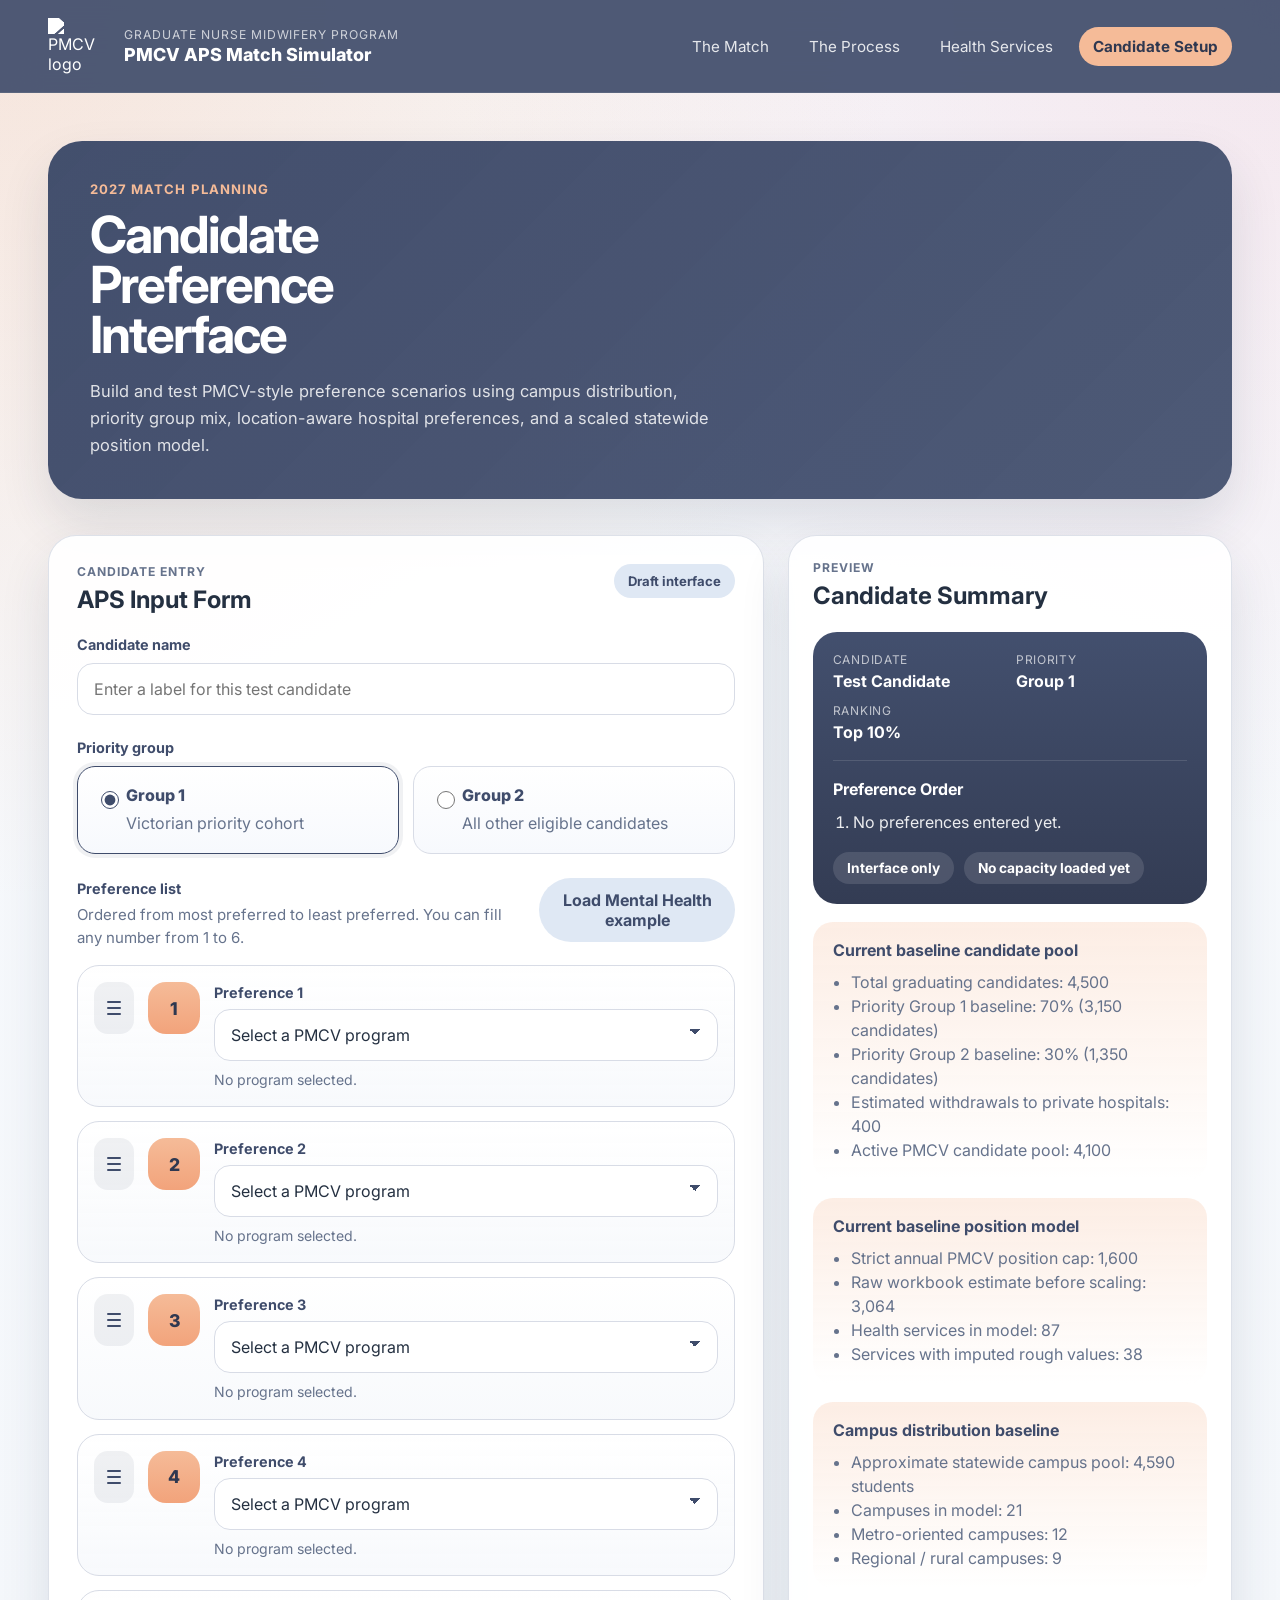
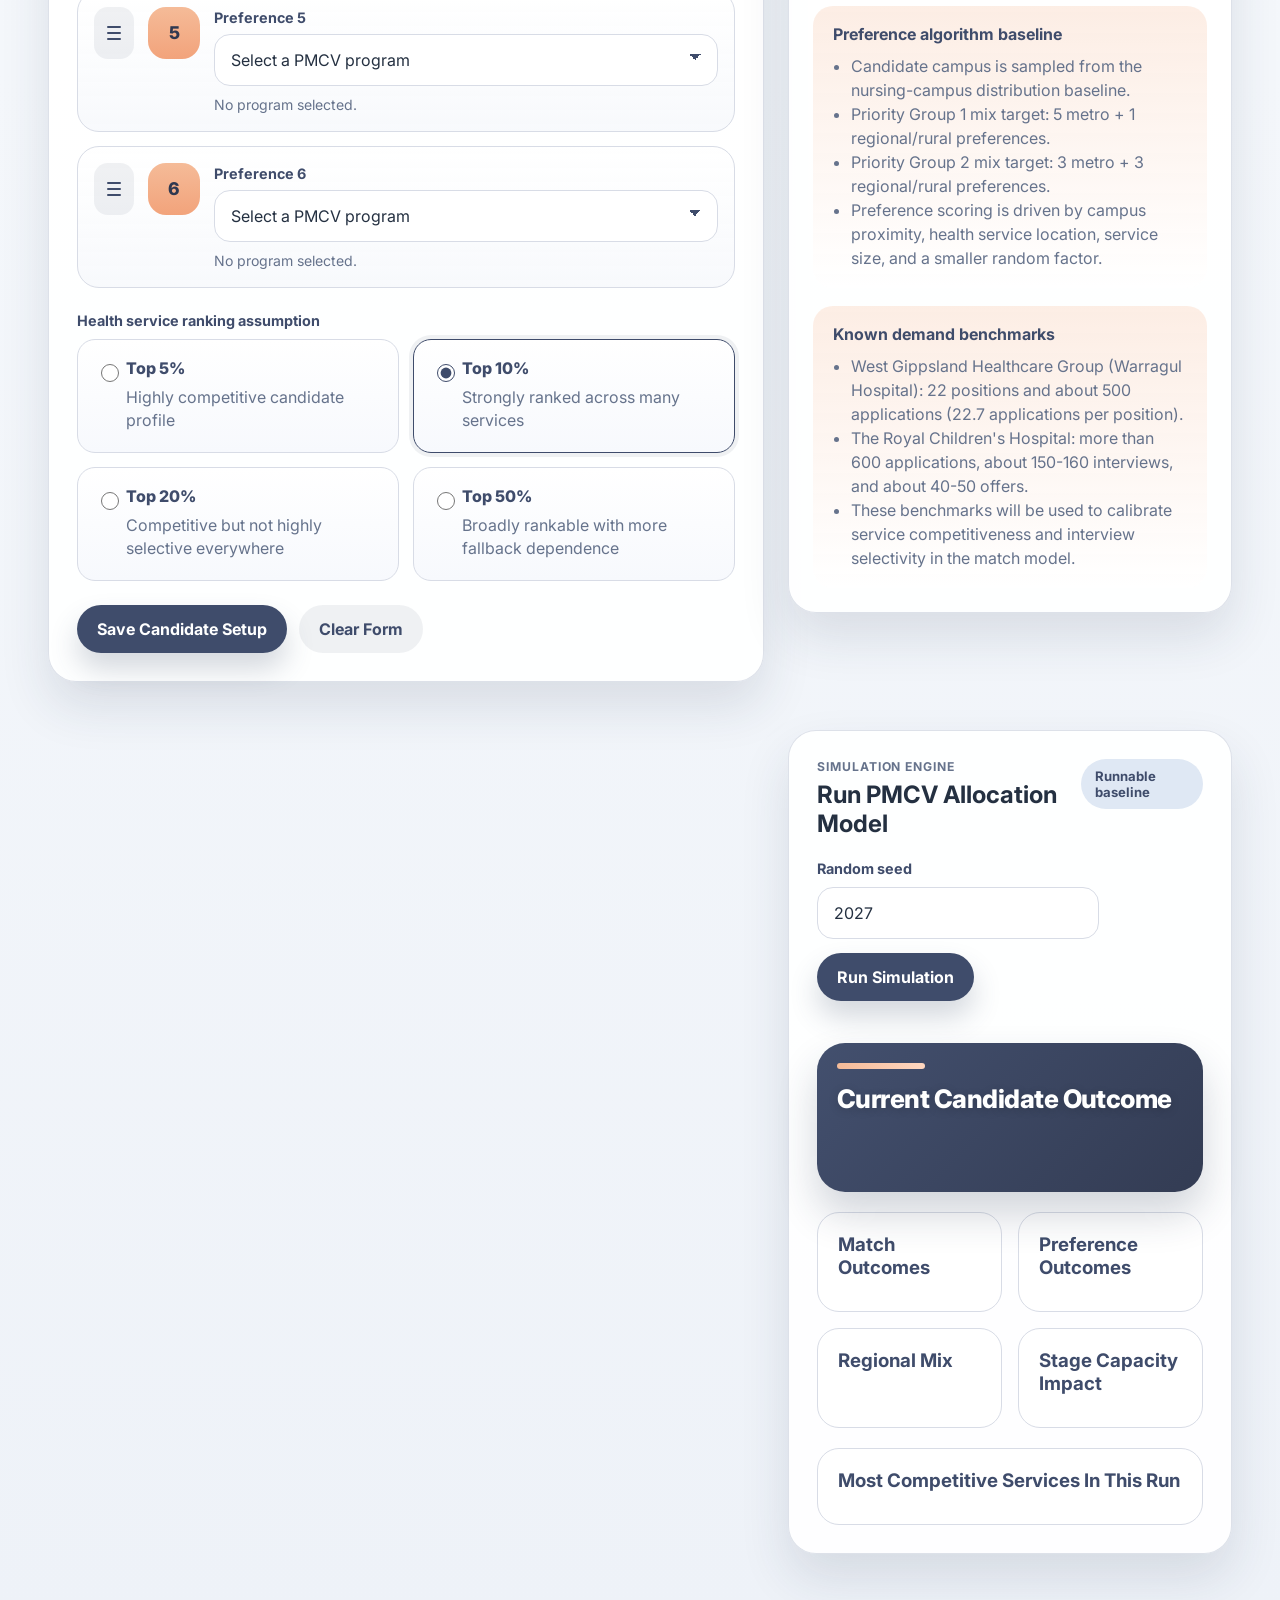
==== docs/index.html @ d891a123 "Add PMCV APS simulator site" ====
<!doctype html>
<html lang="en-AU">
  <head>
    <meta charset="UTF-8" />
    <meta name="viewport" content="width=device-width, initial-scale=1.0" />
    <title>PMCV APS Match Simulator</title>
    <link rel="preconnect" href="https://fonts.googleapis.com" />
    <link rel="preconnect" href="https://fonts.gstatic.com" crossorigin />
    <link
      rel="stylesheet"
      href="https://fonts.googleapis.com/css2?family=Inter:wght@400;500;600;700;800&display=swap"
    />
    <link rel="stylesheet" href="./styles.css" />
  </head>
  <body>
    <div class="page-shell">
      <header class="topbar">
        <div class="topbar__inner">
          <a class="brand" href="#" aria-label="PMCV APS Match Simulator">
            <img
              class="brand__logo"
              src="https://gnmp.pmcv.com.au/wp-content/uploads/2023/02/pmcv_logo-1.svg"
              alt="PMCV logo"
            />
            <div class="brand__copy">
              <span class="brand__eyebrow">Graduate Nurse Midwifery Program</span>
              <span class="brand__title">PMCV APS Match Simulator</span>
            </div>
          </a>
          <nav class="topnav" aria-label="Primary">
            <a href="#">The Match</a>
            <a href="#">The Process</a>
            <a href="#">Health Services</a>
            <a class="topnav__login" href="#">Candidate Setup</a>
          </nav>
        </div>
      </header>

      <main>
        <section class="hero">
          <div class="hero__content">
            <p class="hero__eyebrow">2027 Match Planning</p>
            <h1>Candidate Preference Interface</h1>
            <p class="hero__lede">
              Build and test PMCV-style preference scenarios using campus distribution,
              priority group mix, location-aware hospital preferences, and a scaled
              statewide position model.
            </p>
          </div>
        </section>

        <section class="workspace">
          <div class="workspace__grid">
            <section class="panel panel--form" aria-labelledby="candidate-form-title">
              <div class="panel__header">
                <div>
                  <p class="panel__kicker">Candidate Entry</p>
                  <h2 id="candidate-form-title">APS Input Form</h2>
                </div>
                <span class="panel__status">Draft interface</span>
              </div>

              <form id="candidate-form" class="form">
                <div class="form-section">
                  <label class="field">
                    <span class="field__label">Candidate name</span>
                    <input
                      id="candidate-name"
                      name="candidateName"
                      type="text"
                      placeholder="Enter a label for this test candidate"
                    />
                  </label>
                </div>

                <div class="form-section">
                  <div class="field">
                    <span class="field__label">Priority group</span>
                    <div class="radio-group" role="radiogroup" aria-label="Priority group">
                      <label class="radio-card">
                        <input type="radio" name="priorityGroup" value="Group 1" checked />
                        <span class="radio-card__title">Group 1</span>
                        <span class="radio-card__text">Victorian priority cohort</span>
                      </label>
                      <label class="radio-card">
                        <input type="radio" name="priorityGroup" value="Group 2" />
                        <span class="radio-card__title">Group 2</span>
                        <span class="radio-card__text">All other eligible candidates</span>
                      </label>
                    </div>
                  </div>
                </div>

                <div class="form-section">
                  <div class="section-head">
                    <div>
                      <span class="field__label">Preference list</span>
                      <p class="section-head__text">
                        Ordered from most preferred to least preferred. You can fill any number
                        from 1 to 6.
                      </p>
                    </div>
                    <button class="ghost-button" type="button" id="fill-mental-health">
                      Load Mental Health example
                    </button>
                  </div>

                  <div class="preference-list" id="preference-list"></div>
                </div>

                <div class="form-section">
                  <div class="field">
                    <span class="field__label">Health service ranking assumption</span>
                    <div class="rank-grid" role="radiogroup" aria-label="Health service ranking percentile">
                      <label class="rank-card">
                        <input type="radio" name="rankingBand" value="Top 5%" />
                        <span class="rank-card__title">Top 5%</span>
                        <span class="rank-card__text">Highly competitive candidate profile</span>
                      </label>
                      <label class="rank-card">
                        <input type="radio" name="rankingBand" value="Top 10%" checked />
                        <span class="rank-card__title">Top 10%</span>
                        <span class="rank-card__text">Strongly ranked across many services</span>
                      </label>
                      <label class="rank-card">
                        <input type="radio" name="rankingBand" value="Top 20%" />
                        <span class="rank-card__title">Top 20%</span>
                        <span class="rank-card__text">Competitive but not highly selective everywhere</span>
                      </label>
                      <label class="rank-card">
                        <input type="radio" name="rankingBand" value="Top 50%" />
                        <span class="rank-card__title">Top 50%</span>
                        <span class="rank-card__text">Broadly rankable with more fallback dependence</span>
                      </label>
                    </div>
                  </div>
                </div>

                <div class="form-actions">
                  <button class="primary-button" type="submit">Save Candidate Setup</button>
                  <button class="secondary-button" type="button" id="clear-form">
                    Clear Form
                  </button>
                </div>
              </form>
            </section>

            <aside class="panel panel--summary" aria-labelledby="summary-title">
              <div class="panel__header">
                <div>
                  <p class="panel__kicker">Preview</p>
                  <h2 id="summary-title">Candidate Summary</h2>
                </div>
              </div>

              <div class="summary-card">
                <div class="summary-card__meta">
                  <div>
                    <span class="summary-card__label">Candidate</span>
                    <strong id="summary-name">Test Candidate</strong>
                  </div>
                  <div>
                    <span class="summary-card__label">Priority</span>
                    <strong id="summary-priority">Group 1</strong>
                  </div>
                  <div>
                    <span class="summary-card__label">Ranking</span>
                    <strong id="summary-ranking">Top 10%</strong>
                  </div>
                </div>

                <div class="summary-card__body">
                  <h3>Preference Order</h3>
                  <ol id="summary-preferences" class="summary-list"></ol>
                </div>

                <div class="summary-card__footer">
                  <span class="badge badge--soft">Interface only</span>
                  <span class="badge badge--soft">No capacity loaded yet</span>
                </div>
              </div>

              <div class="panel-note panel-note--accent">
                <h3>Current baseline candidate pool</h3>
                <ul id="candidate-baseline"></ul>
              </div>

              <div class="panel-note panel-note--accent">
                <h3>Current baseline position model</h3>
                <ul id="position-baseline"></ul>
              </div>

              <div class="panel-note panel-note--accent">
                <h3>Campus distribution baseline</h3>
                <ul id="campus-baseline"></ul>
              </div>

              <div class="panel-note panel-note--accent">
                <h3>Preference algorithm baseline</h3>
                <ul id="algorithm-baseline"></ul>
              </div>

              <div class="panel-note panel-note--accent">
                <h3>Known demand benchmarks</h3>
                <ul id="benchmark-baseline"></ul>
              </div>
            </aside>

            <section class="panel panel--simulation" aria-labelledby="simulation-title">
              <div class="panel__header">
                <div>
                  <p class="panel__kicker">Simulation Engine</p>
                  <h2 id="simulation-title">Run PMCV Allocation Model</h2>
                </div>
                <span class="panel__status">Runnable baseline</span>
              </div>

              <div class="simulation-controls">
                <label class="field simulation-field">
                  <span class="field__label">Random seed</span>
                  <input id="simulation-seed" type="text" value="2027" />
                </label>
                <button class="primary-button" type="button" id="run-simulation">
                  Run Simulation
                </button>
              </div>

              <div class="simulation-results" id="simulation-results">
                <div class="result-grid" id="result-grid"></div>

                <div class="result-card result-card--hero">
                  <h3>Current Candidate Outcome</h3>
                  <ul id="current-candidate-outcomes" class="result-list"></ul>
                  <div id="current-candidate-badge" class="candidate-outcome-badge"></div>
                </div>

                <div class="result-layout">
                  <div class="result-card">
                    <h3>Match Outcomes</h3>
                    <ul id="match-outcomes" class="result-list"></ul>
                  </div>
                  <div class="result-card">
                    <h3>Preference Outcomes</h3>
                    <ul id="preference-outcomes" class="result-list"></ul>
                  </div>
                  <div class="result-card">
                    <h3>Regional Mix</h3>
                    <ul id="regional-outcomes" class="result-list"></ul>
                  </div>
                  <div class="result-card">
                    <h3>Stage Capacity Impact</h3>
                    <ul id="capacity-outcomes" class="result-list"></ul>
                  </div>
                </div>

                <div class="result-card result-card--wide">
                  <h3>Most Competitive Services In This Run</h3>
                  <div id="competitive-services" class="result-table"></div>
                </div>
              </div>
            </section>
          </div>
        </section>
      </main>
    </div>

    <template id="preference-row-template">
      <div class="preference-row" draggable="true">
        <button class="drag-handle" type="button" aria-label="Drag to reorder preference">
          <span></span><span></span><span></span>
        </button>
        <span class="preference-row__index"></span>
        <div class="preference-row__body">
          <span class="field__label preference-row__label"></span>
          <select class="preference-input" aria-label="PMCV program preference">
            <option value="">Select a PMCV program</option>
          </select>
          <div class="preference-meta"></div>
        </div>
      </div>
    </template>

    <script src="./programs.js"></script>
    <script src="./positions.js"></script>
    <script src="./campuses.js"></script>
    <script src="./simulation-config.js"></script>
    <script src="./app.js"></script>
  </body>
</html>
---- docs/styles.css ----
:root {
  --pmcv-navy: #3f4c6b;
  --pmcv-navy-deep: #2f3850;
  --pmcv-sky: #dfe8f4;
  --pmcv-cream: #fffaf5;
  --pmcv-peach: #f5bb98;
  --pmcv-pink: #eaa7bc;
  --pmcv-border: #d8dce6;
  --pmcv-text: #243041;
  --pmcv-muted: #66738c;
  --pmcv-white: #ffffff;
  --pmcv-shadow: 0 24px 50px rgba(37, 49, 74, 0.12);
  --pmcv-radius-lg: 28px;
  --pmcv-radius-md: 18px;
  --pmcv-radius-sm: 12px;
  --pmcv-max: 1240px;
}

* {
  box-sizing: border-box;
}

html {
  scroll-behavior: smooth;
}

body {
  margin: 0;
  font-family: "Inter", "Mark Pro", system-ui, sans-serif;
  color: var(--pmcv-text);
  background:
    radial-gradient(circle at top left, rgba(245, 187, 152, 0.32), transparent 26%),
    radial-gradient(circle at top right, rgba(234, 167, 188, 0.22), transparent 24%),
    linear-gradient(180deg, #f7f9fc 0%, #f4f7fb 52%, #eef2f8 100%);
}

a {
  color: inherit;
  text-decoration: none;
}

.page-shell {
  min-height: 100vh;
}

.topbar {
  position: sticky;
  top: 0;
  z-index: 10;
  backdrop-filter: blur(18px);
  background: rgba(63, 76, 107, 0.92);
  border-bottom: 1px solid rgba(255, 255, 255, 0.08);
}

.topbar__inner {
  max-width: var(--pmcv-max);
  margin: 0 auto;
  padding: 18px 28px;
  display: flex;
  align-items: center;
  justify-content: space-between;
  gap: 24px;
}

.brand {
  display: flex;
  align-items: center;
  gap: 14px;
}

.brand__logo {
  width: 62px;
  height: auto;
  display: block;
  filter: brightness(0) invert(1);
}

.brand__copy {
  display: flex;
  flex-direction: column;
  gap: 2px;
}

.brand__eyebrow {
  color: rgba(255, 255, 255, 0.72);
  font-size: 0.76rem;
  letter-spacing: 0.08em;
  text-transform: uppercase;
}

.brand__title {
  color: var(--pmcv-white);
  font-size: 1.12rem;
  font-weight: 800;
}

.topnav {
  display: flex;
  flex-wrap: wrap;
  align-items: center;
  gap: 12px;
}

.topnav a {
  color: rgba(255, 255, 255, 0.86);
  font-size: 0.95rem;
  padding: 10px 14px;
  border-radius: 999px;
  transition: background-color 120ms ease, color 120ms ease;
}

.topnav a:hover {
  background: rgba(255, 255, 255, 0.12);
  color: var(--pmcv-white);
}

.topnav__login {
  background: var(--pmcv-peach);
  color: var(--pmcv-navy-deep) !important;
  font-weight: 700;
}

.hero {
  max-width: var(--pmcv-max);
  margin: 0 auto;
  padding: 48px 28px 18px;
}

.hero__content {
  padding: 40px 42px;
  background:
    linear-gradient(135deg, rgba(63, 76, 107, 0.98) 0%, rgba(63, 76, 107, 0.92) 100%),
    url("https://gnmp.pmcv.com.au/wp-content/uploads/2023/02/1.webp") center/cover no-repeat;
  border-radius: 34px;
  color: var(--pmcv-white);
  box-shadow: var(--pmcv-shadow);
}

.hero__eyebrow {
  margin: 0 0 12px;
  color: var(--pmcv-peach);
  letter-spacing: 0.08em;
  text-transform: uppercase;
  font-size: 0.82rem;
  font-weight: 700;
}

.hero h1 {
  margin: 0;
  max-width: 12ch;
  font-size: clamp(2.6rem, 4vw, 4.4rem);
  line-height: 0.98;
  letter-spacing: -0.04em;
}

.hero__lede {
  max-width: 62ch;
  margin: 18px 0 0;
  color: rgba(255, 255, 255, 0.84);
  font-size: 1.03rem;
  line-height: 1.65;
}

.hero__chips {
  display: flex;
  flex-wrap: wrap;
  gap: 10px;
  margin-top: 24px;
}

.hero__chips span,
.badge {
  display: inline-flex;
  align-items: center;
  gap: 8px;
  padding: 8px 14px;
  border-radius: 999px;
  font-size: 0.86rem;
  font-weight: 700;
}

.hero__chips span {
  background: rgba(255, 255, 255, 0.12);
  color: var(--pmcv-white);
}

.workspace {
  max-width: var(--pmcv-max);
  margin: 0 auto;
  padding: 18px 28px 56px;
}

.workspace__grid {
  display: grid;
  grid-template-columns: minmax(0, 1.45fr) minmax(320px, 0.9fr);
  gap: 24px;
  align-items: start;
}

.panel {
  background: rgba(255, 255, 255, 0.92);
  border: 1px solid rgba(216, 220, 230, 0.86);
  border-radius: var(--pmcv-radius-lg);
  box-shadow: var(--pmcv-shadow);
}

.panel--form {
  padding: 28px;
}

.panel--summary {
  padding: 24px;
  position: sticky;
  top: 104px;
}

.panel--simulation {
  margin-top: 24px;
  padding: 28px;
  grid-column: 2;
}

.panel__header {
  display: flex;
  align-items: flex-start;
  justify-content: space-between;
  gap: 16px;
  margin-bottom: 22px;
}

.panel__kicker {
  margin: 0 0 6px;
  color: var(--pmcv-muted);
  text-transform: uppercase;
  letter-spacing: 0.08em;
  font-size: 0.76rem;
  font-weight: 700;
}

.panel h2,
.panel h3 {
  margin: 0;
}

.panel__status {
  display: inline-flex;
  align-items: center;
  padding: 9px 14px;
  border-radius: 999px;
  background: var(--pmcv-sky);
  color: var(--pmcv-navy);
  font-size: 0.82rem;
  font-weight: 700;
}

.form {
  display: grid;
  gap: 24px;
}

.form-section {
  display: grid;
  gap: 16px;
}

.field {
  display: grid;
  gap: 10px;
}

.field__label {
  color: var(--pmcv-navy);
  font-size: 0.9rem;
  font-weight: 700;
}

input[type="text"],
select {
  width: 100%;
  min-height: 52px;
  border: 1px solid var(--pmcv-border);
  border-radius: 16px;
  padding: 14px 16px;
  background: var(--pmcv-white);
  color: var(--pmcv-text);
  font: inherit;
  transition: border-color 120ms ease, box-shadow 120ms ease, transform 120ms ease;
}

input[type="text"]:focus,
select:focus {
  outline: none;
  border-color: rgba(63, 76, 107, 0.66);
  box-shadow: 0 0 0 4px rgba(63, 76, 107, 0.12);
}

select {
  appearance: none;
  background-image:
    linear-gradient(45deg, transparent 50%, var(--pmcv-navy) 50%),
    linear-gradient(135deg, var(--pmcv-navy) 50%, transparent 50%);
  background-position:
    calc(100% - 22px) calc(50% - 3px),
    calc(100% - 16px) calc(50% - 3px);
  background-size: 6px 6px, 6px 6px;
  background-repeat: no-repeat;
  padding-right: 42px;
}

.radio-group {
  display: grid;
  grid-template-columns: repeat(2, minmax(0, 1fr));
  gap: 14px;
}

.rank-grid {
  display: grid;
  grid-template-columns: repeat(2, minmax(0, 1fr));
  gap: 14px;
}

.radio-card {
  position: relative;
  display: grid;
  gap: 6px;
  padding: 18px 18px 18px 48px;
  border: 1px solid var(--pmcv-border);
  border-radius: 18px;
  background: linear-gradient(180deg, #fff 0%, #f7f9fd 100%);
  cursor: pointer;
}

.radio-card input {
  position: absolute;
  left: 18px;
  top: 21px;
  width: 18px;
  height: 18px;
  accent-color: var(--pmcv-navy);
}

.radio-card:has(input:checked) {
  border-color: var(--pmcv-navy);
  box-shadow: 0 0 0 4px rgba(63, 76, 107, 0.08);
}

.rank-card {
  position: relative;
  display: grid;
  gap: 6px;
  min-height: 114px;
  padding: 18px 18px 18px 48px;
  border: 1px solid var(--pmcv-border);
  border-radius: 18px;
  background: linear-gradient(180deg, #fff 0%, #f7f9fd 100%);
  cursor: pointer;
}

.rank-card input {
  position: absolute;
  left: 18px;
  top: 21px;
  width: 18px;
  height: 18px;
  accent-color: var(--pmcv-navy);
}

.rank-card:has(input:checked) {
  border-color: var(--pmcv-navy);
  box-shadow: 0 0 0 4px rgba(63, 76, 107, 0.08);
}

.rank-card__title {
  font-weight: 800;
  color: var(--pmcv-navy);
}

.rank-card__text {
  color: var(--pmcv-muted);
  line-height: 1.45;
}

.radio-card__title {
  font-weight: 800;
  color: var(--pmcv-navy);
}

.radio-card__text,
.section-head__text,
.preference-meta,
.panel-note li {
  color: var(--pmcv-muted);
  line-height: 1.5;
}

.section-head {
  display: flex;
  align-items: flex-start;
  justify-content: space-between;
  gap: 16px;
}

.section-head__text {
  margin: 6px 0 0;
  font-size: 0.94rem;
}

.ghost-button,
.primary-button,
.secondary-button {
  appearance: none;
  border: 0;
  border-radius: 999px;
  font: inherit;
  font-weight: 700;
  cursor: pointer;
  transition: transform 120ms ease, box-shadow 120ms ease, opacity 120ms ease;
}

.ghost-button:hover,
.primary-button:hover,
.secondary-button:hover {
  transform: translateY(-1px);
}

.ghost-button {
  padding: 12px 16px;
  background: var(--pmcv-sky);
  color: var(--pmcv-navy);
}

.primary-button {
  padding: 14px 20px;
  background: var(--pmcv-navy);
  color: var(--pmcv-white);
  box-shadow: 0 16px 28px rgba(63, 76, 107, 0.22);
}

.secondary-button {
  padding: 14px 20px;
  background: rgba(63, 76, 107, 0.08);
  color: var(--pmcv-navy);
}

button:disabled {
  opacity: 0.65;
  cursor: wait;
  transform: none;
}

.preference-list {
  display: grid;
  gap: 14px;
}

.preference-row {
  display: grid;
  grid-template-columns: 40px 52px minmax(0, 1fr);
  gap: 14px;
  align-items: start;
  padding: 16px;
  border: 1px solid var(--pmcv-border);
  border-radius: 22px;
  background: linear-gradient(180deg, rgba(255, 255, 255, 0.96), rgba(247, 249, 252, 0.92));
  cursor: grab;
  transition: border-color 120ms ease, box-shadow 120ms ease, background-color 120ms ease;
}

.preference-row:hover {
  border-color: rgba(63, 76, 107, 0.32);
}

.preference-row.dragging {
  opacity: 0.72;
  border-color: var(--pmcv-navy);
  box-shadow: 0 16px 28px rgba(63, 76, 107, 0.18);
}

.preference-row.drag-over {
  border-color: var(--pmcv-navy);
  background: linear-gradient(180deg, rgba(223, 232, 244, 0.85), rgba(247, 249, 252, 0.96));
}

.drag-handle {
  width: 40px;
  min-height: 52px;
  display: grid;
  align-content: center;
  justify-items: center;
  gap: 4px;
  border: 0;
  border-radius: 14px;
  background: rgba(63, 76, 107, 0.08);
  cursor: grab;
}

.drag-handle span {
  width: 14px;
  height: 2px;
  border-radius: 999px;
  background: var(--pmcv-navy);
}

.preference-row__index {
  width: 52px;
  height: 52px;
  display: grid;
  place-items: center;
  border-radius: 18px;
  background: linear-gradient(180deg, var(--pmcv-peach) 0%, #f2a37b 100%);
  color: var(--pmcv-navy-deep);
  font-size: 1.1rem;
  font-weight: 800;
}

.preference-row__body {
  display: grid;
  gap: 8px;
}

.preference-row__label {
  margin-top: 2px;
}

.preference-meta {
  min-height: 21px;
  font-size: 0.88rem;
}

.preference-meta strong {
  color: var(--pmcv-navy);
}

.form-actions {
  display: flex;
  flex-wrap: wrap;
  gap: 12px;
}

.summary-card {
  padding: 20px;
  border-radius: 24px;
  background:
    linear-gradient(180deg, rgba(63, 76, 107, 0.98), rgba(47, 56, 80, 0.98)),
    url("https://gnmp.pmcv.com.au/wp-content/uploads/2023/02/gnmp_footer_background.svg")
      center/cover no-repeat;
  color: var(--pmcv-white);
}

.summary-card__meta {
  display: grid;
  grid-template-columns: repeat(2, minmax(0, 1fr));
  gap: 12px;
  padding-bottom: 18px;
  border-bottom: 1px solid rgba(255, 255, 255, 0.12);
}

.summary-card__label {
  display: block;
  margin-bottom: 4px;
  color: rgba(255, 255, 255, 0.68);
  font-size: 0.75rem;
  letter-spacing: 0.06em;
  text-transform: uppercase;
}

.summary-card__body {
  padding: 18px 0;
}

.summary-card__body h3 {
  margin-bottom: 12px;
  font-size: 1rem;
}

.summary-list {
  margin: 0;
  padding-left: 20px;
  display: grid;
  gap: 10px;
}

.summary-list li {
  color: rgba(255, 255, 255, 0.9);
  line-height: 1.45;
}

.summary-card__footer {
  display: flex;
  flex-wrap: wrap;
  gap: 10px;
}

.badge--soft {
  background: rgba(255, 255, 255, 0.12);
  color: var(--pmcv-white);
}

.panel-note {
  margin-top: 18px;
  padding: 18px 20px;
  border-radius: 20px;
  background: linear-gradient(180deg, rgba(223, 232, 244, 0.86), rgba(255, 255, 255, 0.92));
}

.panel-note--accent {
  background: linear-gradient(180deg, rgba(245, 187, 152, 0.26), rgba(255, 255, 255, 0.96));
}

.panel-note h3 {
  margin-bottom: 10px;
  color: var(--pmcv-navy);
  font-size: 1rem;
}

.panel-note ul {
  margin: 0;
  padding-left: 18px;
}

.simulation-controls {
  display: flex;
  flex-wrap: wrap;
  align-items: end;
  gap: 14px;
  margin-bottom: 22px;
}

.simulation-field {
  min-width: 220px;
}

.simulation-results {
  display: grid;
  gap: 20px;
}

.result-grid {
  display: grid;
  grid-template-columns: repeat(4, minmax(0, 1fr));
  gap: 14px;
}

.result-stat {
  padding: 18px;
  border: 1px solid var(--pmcv-border);
  border-radius: 20px;
  background: linear-gradient(180deg, rgba(223, 232, 244, 0.72), rgba(255, 255, 255, 0.92));
}

.result-stat__label {
  display: block;
  margin-bottom: 8px;
  color: var(--pmcv-muted);
  font-size: 0.78rem;
  letter-spacing: 0.06em;
  text-transform: uppercase;
}

.result-stat__value {
  color: var(--pmcv-navy-deep);
  font-size: 1.8rem;
  font-weight: 800;
}

.result-stat__subtext {
  margin-top: 6px;
  color: var(--pmcv-muted);
  font-size: 0.92rem;
}

.result-layout {
  display: grid;
  grid-template-columns: repeat(2, minmax(0, 1fr));
  gap: 16px;
}

.result-card {
  padding: 20px;
  border: 1px solid var(--pmcv-border);
  border-radius: 22px;
  background: rgba(255, 255, 255, 0.92);
}

.result-card--wide {
  grid-column: 1 / -1;
}

.result-card--hero {
  border: 0;
  border-radius: 28px;
  background:
    linear-gradient(135deg, rgba(63, 76, 107, 0.98), rgba(47, 56, 80, 0.98)),
    url("https://gnmp.pmcv.com.au/wp-content/uploads/2023/02/gnmp_footer_background.svg")
      center/cover no-repeat;
  color: var(--pmcv-white);
  box-shadow: 0 22px 40px rgba(37, 49, 74, 0.2);
  position: relative;
  overflow: hidden;
}

.result-card--hero::before {
  content: "";
  display: block;
  width: 88px;
  height: 6px;
  border-radius: 999px;
  background: linear-gradient(90deg, var(--pmcv-peach), #ffd7c0);
  margin-bottom: 14px;
}

.result-card--hero h3 {
  color: #ffffff !important;
  font-size: 1.6rem;
  font-weight: 800;
  letter-spacing: -0.02em;
  margin-bottom: 14px;
  text-shadow: 0 2px 10px rgba(0, 0, 0, 0.18);
  opacity: 1;
}

.result-card--hero .result-list {
  color: rgba(255, 255, 255, 0.92);
}

.result-card--hero .candidate-outcome-badge {
  margin-top: 18px;
  font-size: 1rem;
}

.result-card h3 {
  margin-bottom: 12px;
  color: var(--pmcv-navy);
}

.result-list {
  margin: 0;
  padding-left: 18px;
  color: var(--pmcv-muted);
  line-height: 1.6;
}

.result-table {
  display: grid;
  gap: 10px;
}

.candidate-outcome-badge {
  margin-top: 14px;
  display: inline-flex;
  align-items: center;
  gap: 10px;
  padding: 12px 16px;
  border-radius: 999px;
  font-weight: 800;
}

.candidate-outcome-badge--matched {
  background: rgba(102, 185, 122, 0.16);
  color: #1e6a32;
}

.candidate-outcome-badge--unmatched {
  background: rgba(214, 110, 110, 0.14);
  color: #8b2f2f;
}

.result-table__row {
  display: grid;
  grid-template-columns: minmax(0, 2fr) 120px 140px 120px;
  gap: 12px;
  align-items: center;
  padding: 12px 14px;
  border-radius: 16px;
  background: linear-gradient(180deg, rgba(247, 249, 252, 0.96), rgba(223, 232, 244, 0.56));
  color: var(--pmcv-text);
}

.result-table__row--head {
  background: transparent;
  padding: 0 4px 8px;
  color: var(--pmcv-muted);
  font-size: 0.82rem;
  font-weight: 700;
  text-transform: uppercase;
  letter-spacing: 0.05em;
}

@media (max-width: 1024px) {
  .workspace__grid {
    grid-template-columns: 1fr;
  }

  .panel--summary {
    position: static;
  }

  .panel--simulation {
    margin-top: 24px;
    grid-column: auto;
  }

  .result-grid,
  .result-layout {
    grid-template-columns: repeat(2, minmax(0, 1fr));
  }
}

@media (max-width: 720px) {
  .topbar__inner,
  .hero,
  .workspace {
    padding-left: 16px;
    padding-right: 16px;
  }

  .topbar__inner,
  .section-head {
    flex-direction: column;
    align-items: stretch;
  }

  .hero__content,
  .panel--form,
  .panel--summary {
    padding: 20px;
  }

  .radio-group,
  .rank-grid,
  .summary-card__meta {
    grid-template-columns: 1fr;
  }

  .simulation-controls,
  .result-grid,
  .result-layout,
  .result-table__row {
    grid-template-columns: 1fr;
  }

  .preference-row {
    grid-template-columns: 1fr;
  }

  .drag-handle {
    width: 52px;
  }

  .preference-row__index {
    width: 44px;
    height: 44px;
  }
}
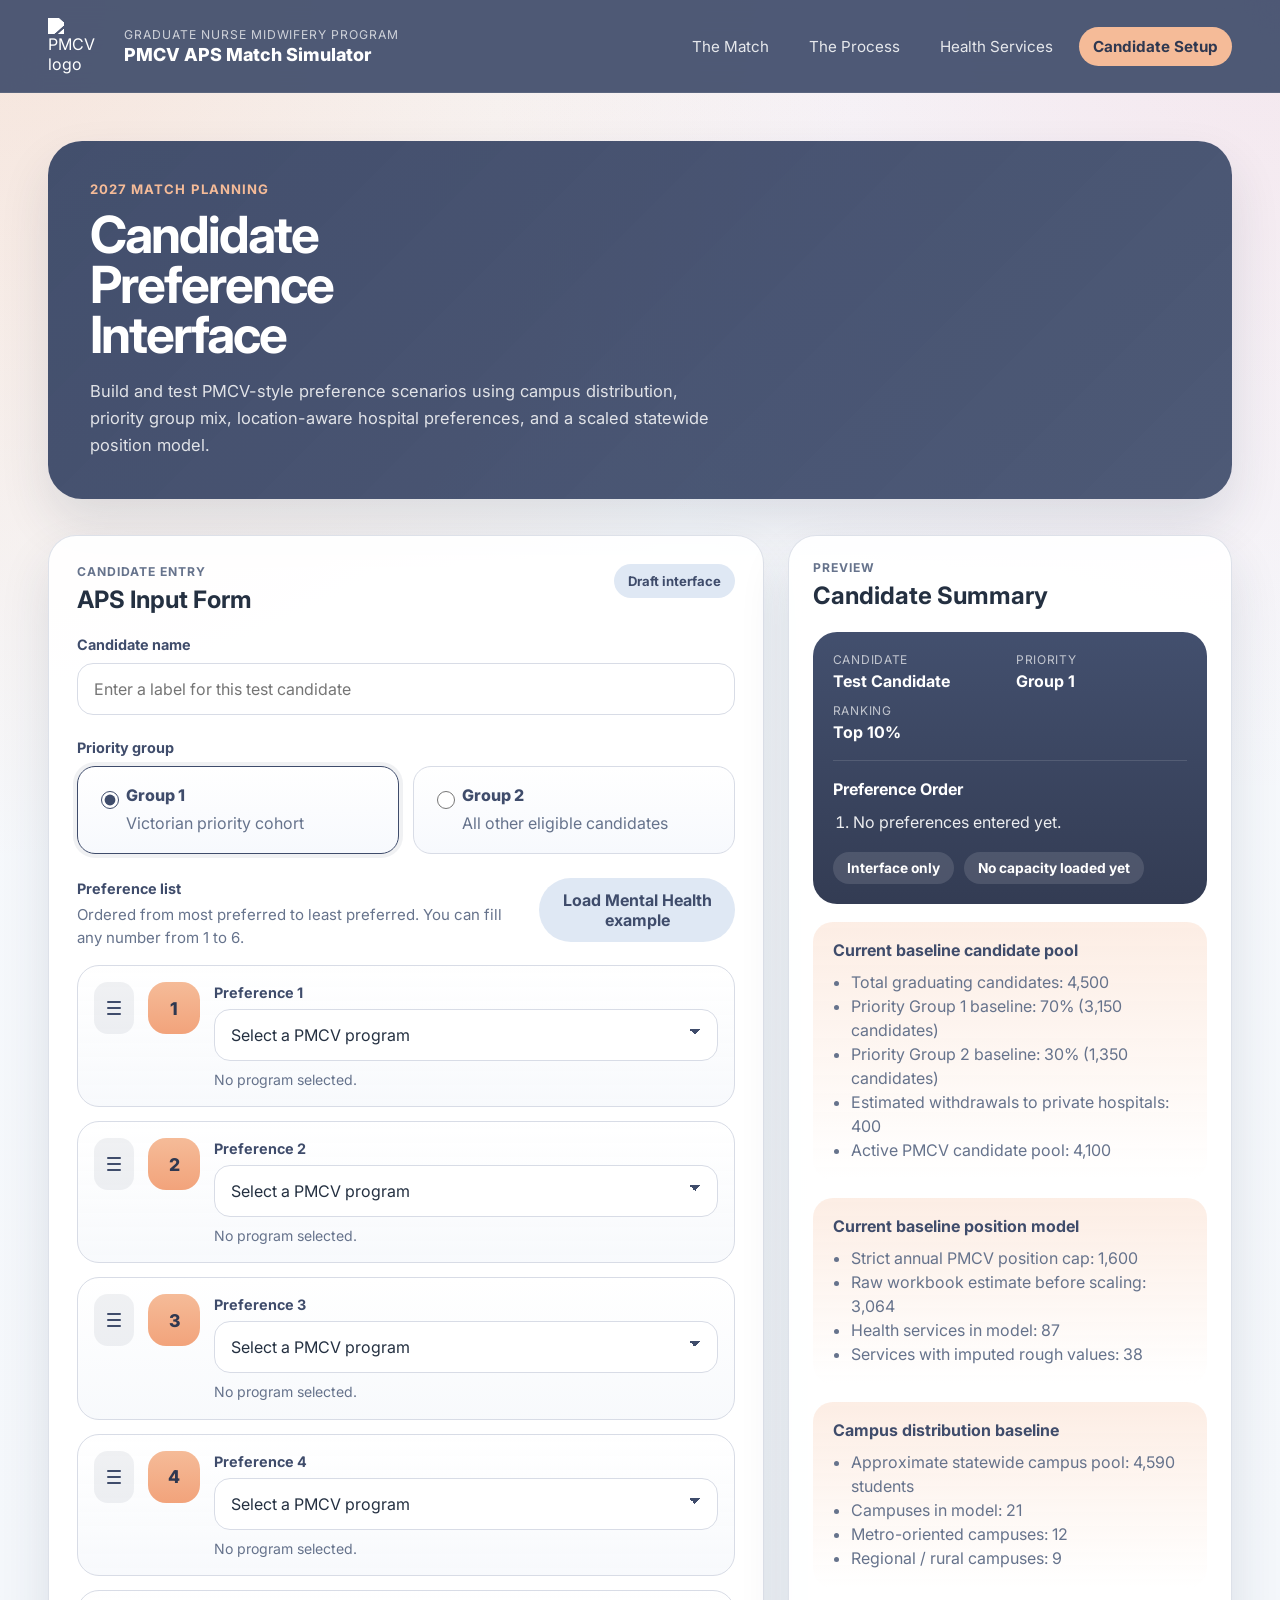
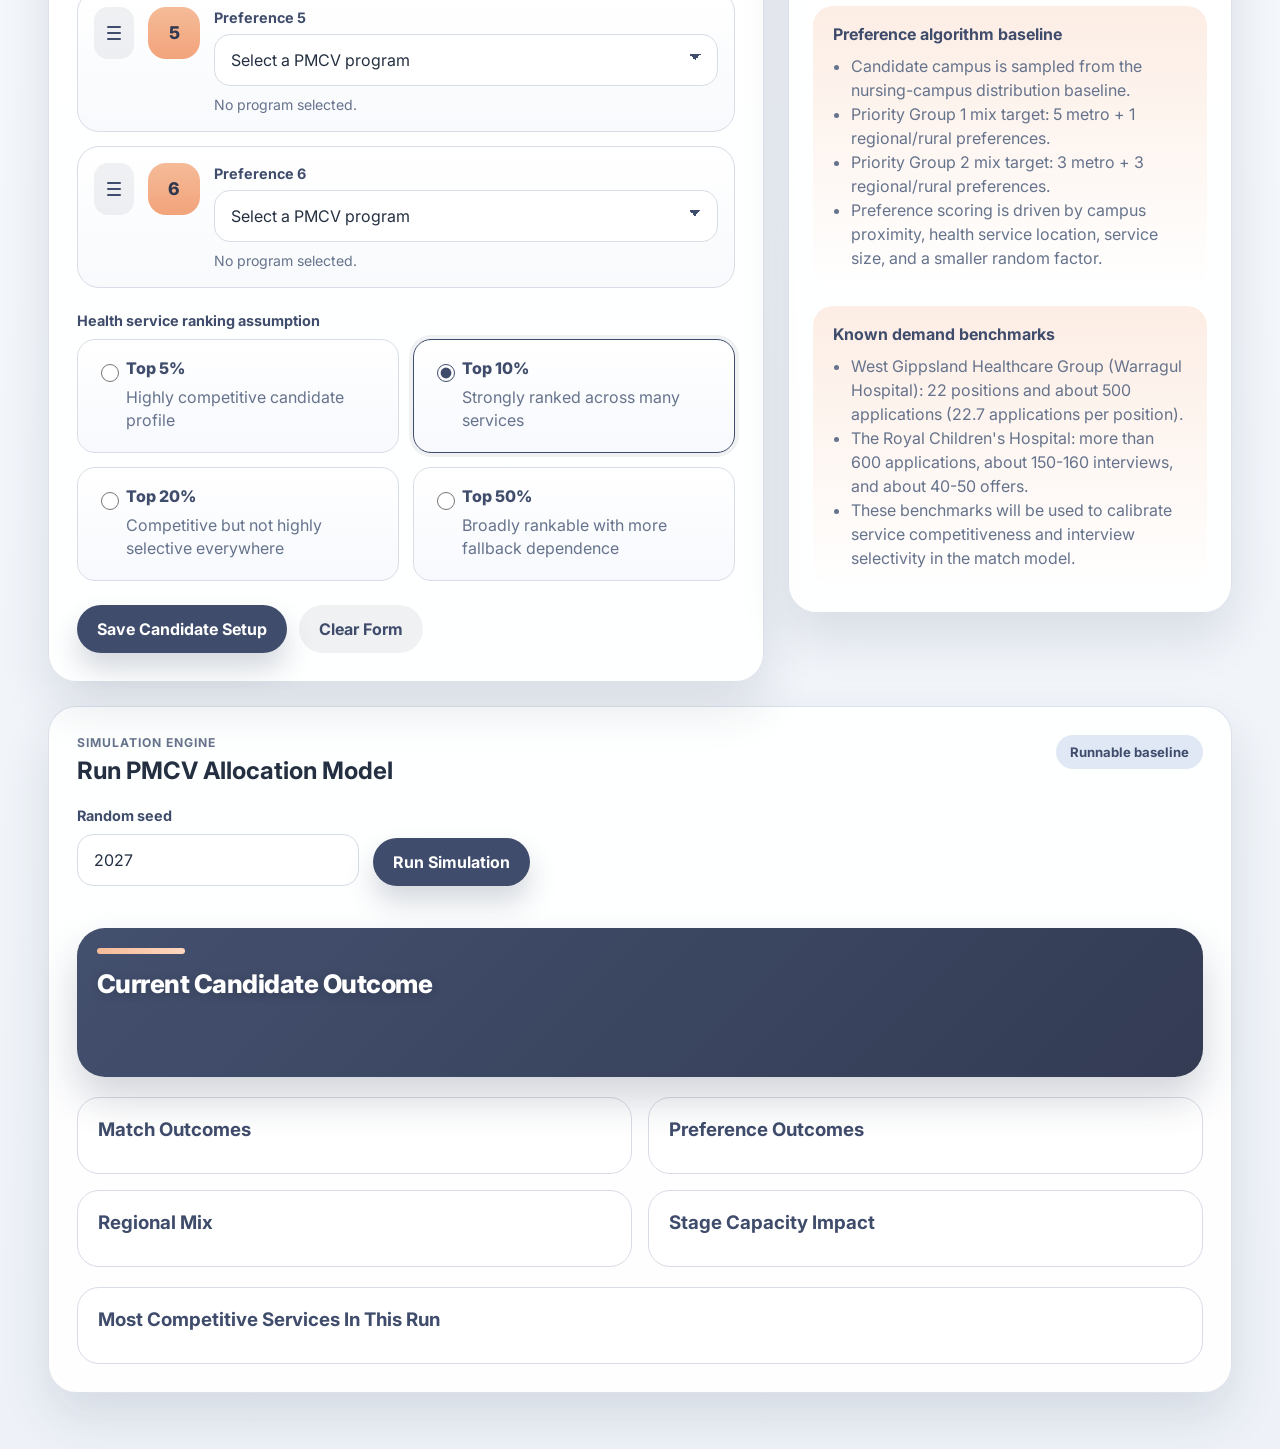
==== commit 44d12453: "Update published PMCV APS simulator" ====
--- a/docs/index.html
+++ b/docs/index.html
@@ -205,61 +205,61 @@
                 <ul id="benchmark-baseline"></ul>
               </div>
             </aside>
-
-            <section class="panel panel--simulation" aria-labelledby="simulation-title">
-              <div class="panel__header">
-                <div>
-                  <p class="panel__kicker">Simulation Engine</p>
-                  <h2 id="simulation-title">Run PMCV Allocation Model</h2>
-                </div>
-                <span class="panel__status">Runnable baseline</span>
-              </div>
-
-              <div class="simulation-controls">
-                <label class="field simulation-field">
-                  <span class="field__label">Random seed</span>
-                  <input id="simulation-seed" type="text" value="2027" />
-                </label>
-                <button class="primary-button" type="button" id="run-simulation">
-                  Run Simulation
-                </button>
-              </div>
-
-              <div class="simulation-results" id="simulation-results">
-                <div class="result-grid" id="result-grid"></div>
-
-                <div class="result-card result-card--hero">
-                  <h3>Current Candidate Outcome</h3>
-                  <ul id="current-candidate-outcomes" class="result-list"></ul>
-                  <div id="current-candidate-badge" class="candidate-outcome-badge"></div>
-                </div>
-
-                <div class="result-layout">
-                  <div class="result-card">
-                    <h3>Match Outcomes</h3>
-                    <ul id="match-outcomes" class="result-list"></ul>
-                  </div>
-                  <div class="result-card">
-                    <h3>Preference Outcomes</h3>
-                    <ul id="preference-outcomes" class="result-list"></ul>
-                  </div>
-                  <div class="result-card">
-                    <h3>Regional Mix</h3>
-                    <ul id="regional-outcomes" class="result-list"></ul>
-                  </div>
-                  <div class="result-card">
-                    <h3>Stage Capacity Impact</h3>
-                    <ul id="capacity-outcomes" class="result-list"></ul>
-                  </div>
-                </div>
-
-                <div class="result-card result-card--wide">
-                  <h3>Most Competitive Services In This Run</h3>
-                  <div id="competitive-services" class="result-table"></div>
-                </div>
-              </div>
-            </section>
           </div>
+
+          <section class="panel panel--simulation" aria-labelledby="simulation-title">
+            <div class="panel__header">
+              <div>
+                <p class="panel__kicker">Simulation Engine</p>
+                <h2 id="simulation-title">Run PMCV Allocation Model</h2>
+              </div>
+              <span class="panel__status">Runnable baseline</span>
+            </div>
+
+            <div class="simulation-controls">
+              <label class="field simulation-field">
+                <span class="field__label">Random seed</span>
+                <input id="simulation-seed" type="text" value="2027" />
+              </label>
+              <button class="primary-button" type="button" id="run-simulation">
+                Run Simulation
+              </button>
+            </div>
+
+            <div class="simulation-results" id="simulation-results">
+              <div class="result-grid" id="result-grid"></div>
+
+              <div class="result-card result-card--hero">
+                <h3>Current Candidate Outcome</h3>
+                <ul id="current-candidate-outcomes" class="result-list"></ul>
+                <div id="current-candidate-badge" class="candidate-outcome-badge"></div>
+              </div>
+
+              <div class="result-layout">
+                <div class="result-card">
+                  <h3>Match Outcomes</h3>
+                  <ul id="match-outcomes" class="result-list"></ul>
+                </div>
+                <div class="result-card">
+                  <h3>Preference Outcomes</h3>
+                  <ul id="preference-outcomes" class="result-list"></ul>
+                </div>
+                <div class="result-card">
+                  <h3>Regional Mix</h3>
+                  <ul id="regional-outcomes" class="result-list"></ul>
+                </div>
+                <div class="result-card">
+                  <h3>Stage Capacity Impact</h3>
+                  <ul id="capacity-outcomes" class="result-list"></ul>
+                </div>
+              </div>
+
+              <div class="result-card result-card--wide">
+                <h3>Most Competitive Services In This Run</h3>
+                <div id="competitive-services" class="result-table"></div>
+              </div>
+            </div>
+          </section>
         </section>
       </main>
     </div>
--- a/docs/styles.css
+++ b/docs/styles.css
@@ -217,7 +217,6 @@
 .panel--simulation {
   margin-top: 24px;
   padding: 28px;
-  grid-column: 2;
 }
 
 .panel__header {
@@ -797,7 +796,6 @@
 
   .panel--simulation {
     margin-top: 24px;
-    grid-column: auto;
   }
 
   .result-grid,
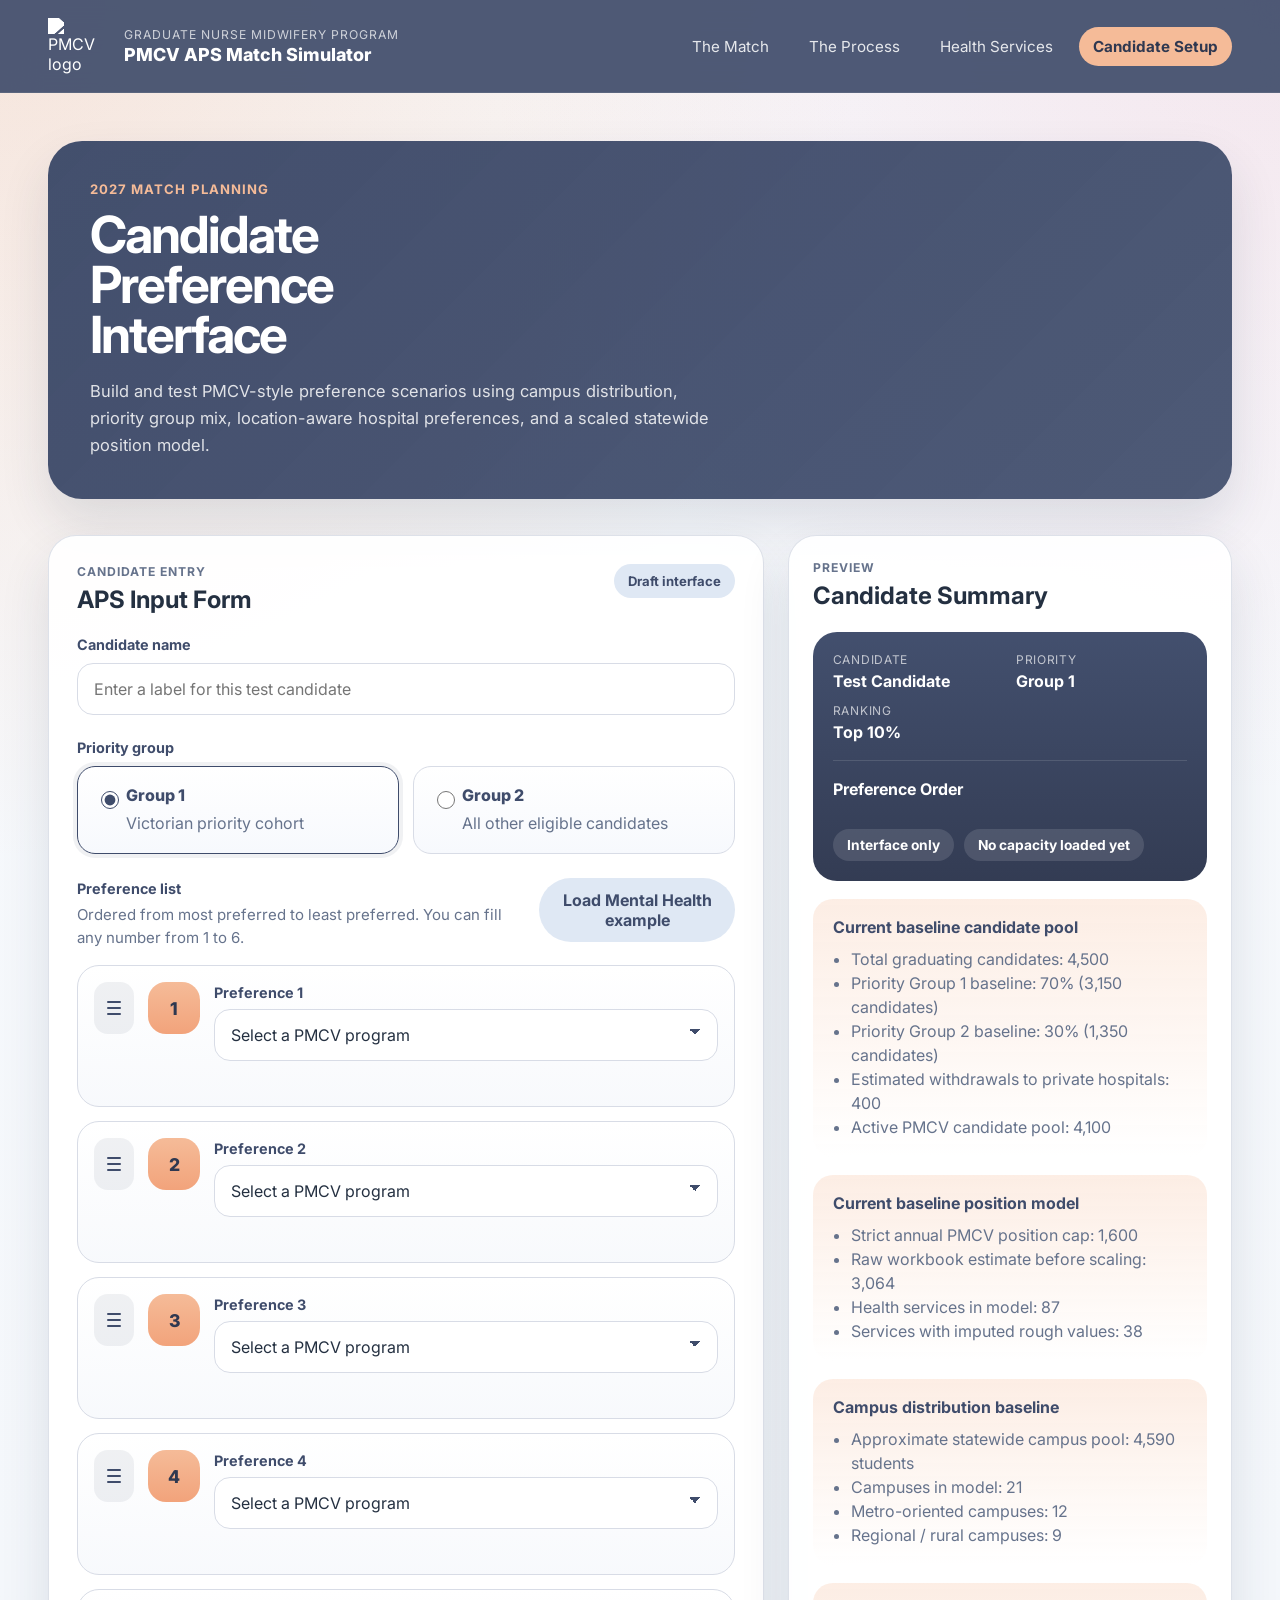
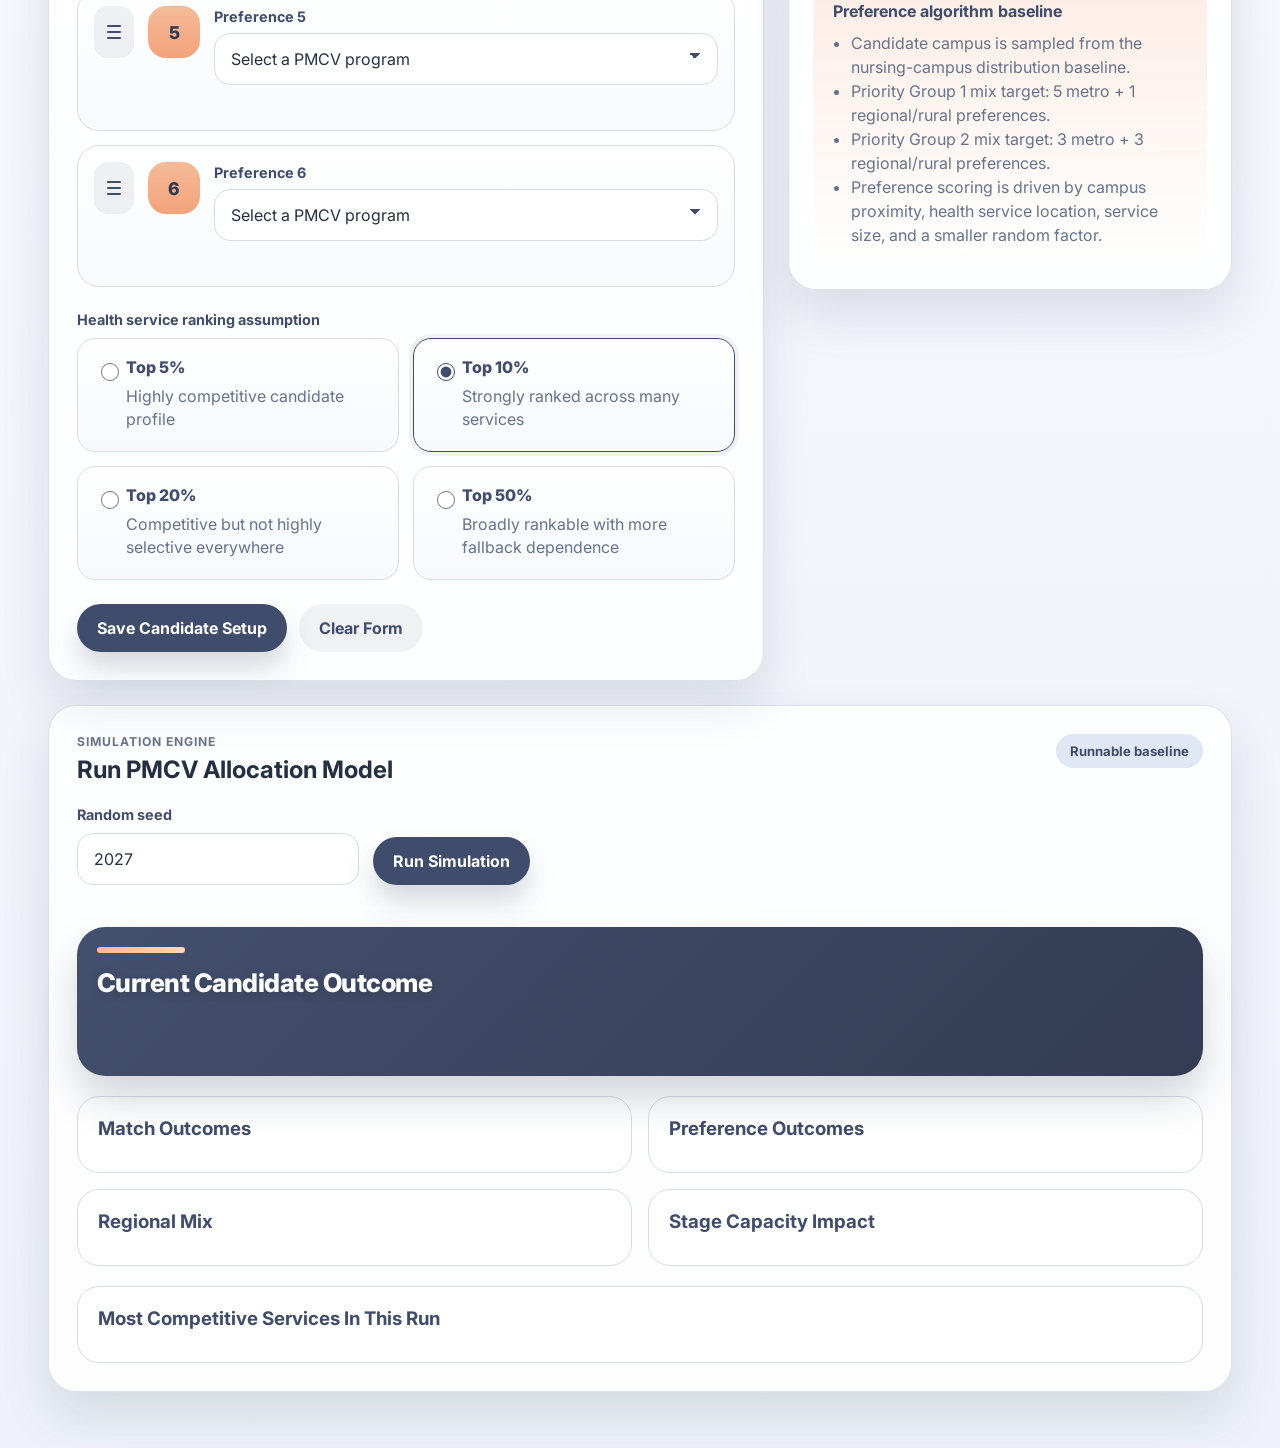
==== commit 826f4f55: "Update published PMCV APS simulator" ====
--- a/docs/index.html
+++ b/docs/index.html
@@ -200,10 +200,6 @@
                 <ul id="algorithm-baseline"></ul>
               </div>
 
-              <div class="panel-note panel-note--accent">
-                <h3>Known demand benchmarks</h3>
-                <ul id="benchmark-baseline"></ul>
-              </div>
             </aside>
           </div>
 
--- a/docs/styles.css
+++ b/docs/styles.css
@@ -752,16 +752,41 @@
   padding: 12px 16px;
   border-radius: 999px;
   font-weight: 800;
+  color: #ffffff;
+}
+
+.candidate-outcome-badge::before {
+  display: inline-flex;
+  align-items: center;
+  justify-content: center;
+  width: 24px;
+  height: 24px;
+  border-radius: 999px;
+  font-size: 0.95rem;
+  font-weight: 900;
+  flex: 0 0 auto;
 }
 
 .candidate-outcome-badge--matched {
-  background: rgba(102, 185, 122, 0.16);
-  color: #1e6a32;
+  background: linear-gradient(135deg, #2e8b57, #257048);
+  color: #ffffff;
+}
+
+.candidate-outcome-badge--matched::before {
+  content: "✓";
+  background: rgba(255, 255, 255, 0.18);
+  color: #ffffff;
 }
 
 .candidate-outcome-badge--unmatched {
-  background: rgba(214, 110, 110, 0.14);
-  color: #8b2f2f;
+  background: linear-gradient(135deg, #bb4b4b, #922f2f);
+  color: #ffffff;
+}
+
+.candidate-outcome-badge--unmatched::before {
+  content: "✕";
+  background: rgba(255, 255, 255, 0.16);
+  color: #ffffff;
 }
 
 .result-table__row {
